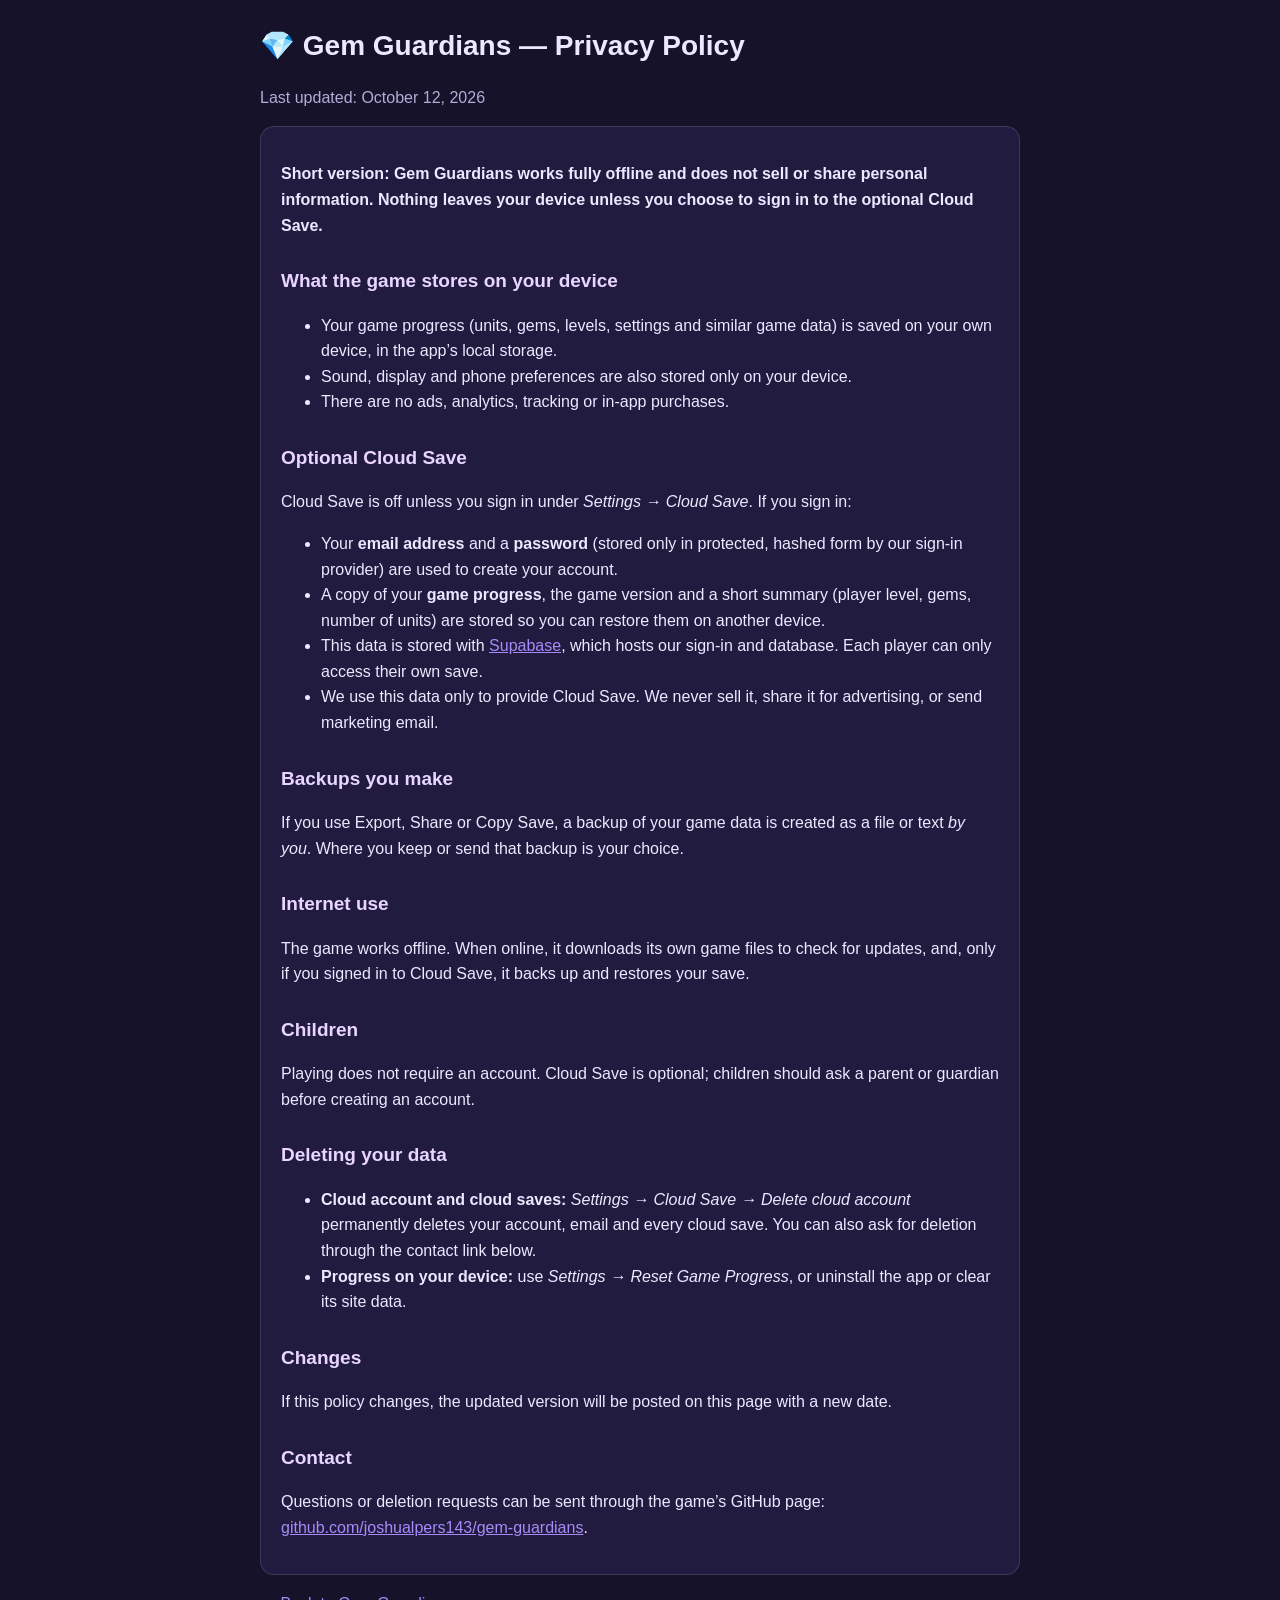
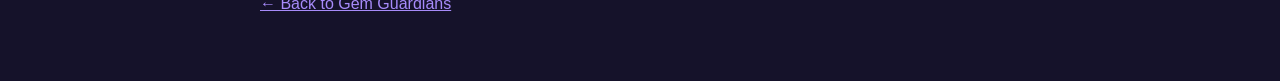
==== privacy.html @ 98955b53 "Apply game update GAME_VERSION='2026.10.11.22'" ====
<!doctype html>
<html lang="en">
<head>
<meta charset="utf-8">
<meta name="viewport" content="width=device-width,initial-scale=1">
<title>Gem Guardians — Privacy Policy</title>
<style>
:root{--bg:#15122a;--panel:#211c3f;--ink:#ece8ff;--mut:#b4acd6;--acc:#a78bfa}
body{margin:0;background:var(--bg);color:var(--ink);font:16px/1.6 "Trebuchet MS",Verdana,sans-serif}
main{max-width:760px;margin:0 auto;padding:24px 16px 48px}
h1{margin:0 0 4px;font-size:28px}h2{margin:28px 0 6px;font-size:19px;color:#e9d5ff}
.card{background:var(--panel);border:1px solid #ffffff1f;border-radius:14px;padding:18px 20px}
p,li{color:var(--ink)}small,.mut{color:var(--mut)}a{color:var(--acc)}
</style>
</head>
<body>
<main>
<h1>💎 Gem Guardians — Privacy Policy</h1>
<p class="mut">Last updated: October 12, 2026</p>
<div class="card">
<p><strong>Short version: Gem Guardians works fully offline and does not sell or share personal information. Nothing leaves your device unless you choose to sign in to the optional Cloud Save.</strong></p>
<h2>What the game stores on your device</h2>
<ul>
<li>Your game progress (units, gems, levels, settings and similar game data) is saved on your own device, in the app’s local storage.</li>
<li>Sound, display and phone preferences are also stored only on your device.</li>
<li>There are no ads, analytics, tracking or in-app purchases.</li>
</ul>
<h2>Optional Cloud Save</h2>
<p>Cloud Save is off unless you sign in under <em>Settings → Cloud Save</em>. If you sign in:</p>
<ul>
<li>Your <strong>email address</strong> and a <strong>password</strong> (stored only in protected, hashed form by our sign-in provider) are used to create your account.</li>
<li>A copy of your <strong>game progress</strong>, the game version and a short summary (player level, gems, number of units) are stored so you can restore them on another device.</li>
<li>This data is stored with <a href="https://supabase.com/privacy">Supabase</a>, which hosts our sign-in and database. Each player can only access their own save.</li>
<li>We use this data only to provide Cloud Save. We never sell it, share it for advertising, or send marketing email.</li>
</ul>
<h2>Backups you make</h2>
<p>If you use Export, Share or Copy Save, a backup of your game data is created as a file or text <em>by you</em>. Where you keep or send that backup is your choice.</p>
<h2>Internet use</h2>
<p>The game works offline. When online, it downloads its own game files to check for updates, and, only if you signed in to Cloud Save, it backs up and restores your save.</p>
<h2>Children</h2>
<p>Playing does not require an account. Cloud Save is optional; children should ask a parent or guardian before creating an account.</p>
<h2>Deleting your data</h2>
<ul>
<li><strong>Cloud account and cloud saves:</strong> <em>Settings → Cloud Save → Delete cloud account</em> permanently deletes your account, email and every cloud save. You can also ask for deletion through the contact link below.</li>
<li><strong>Progress on your device:</strong> use <em>Settings → Reset Game Progress</em>, or uninstall the app or clear its site data.</li>
</ul>
<h2>Changes</h2>
<p>If this policy changes, the updated version will be posted on this page with a new date.</p>
<h2>Contact</h2>
<p>Questions or deletion requests can be sent through the game’s GitHub page: <a href="https://github.com/joshualpers143/gem-guardians">github.com/joshualpers143/gem-guardians</a>.</p>
</div>
<p class="mut"><a href="./">← Back to Gem Guardians</a></p>
</main>
</body>
</html>
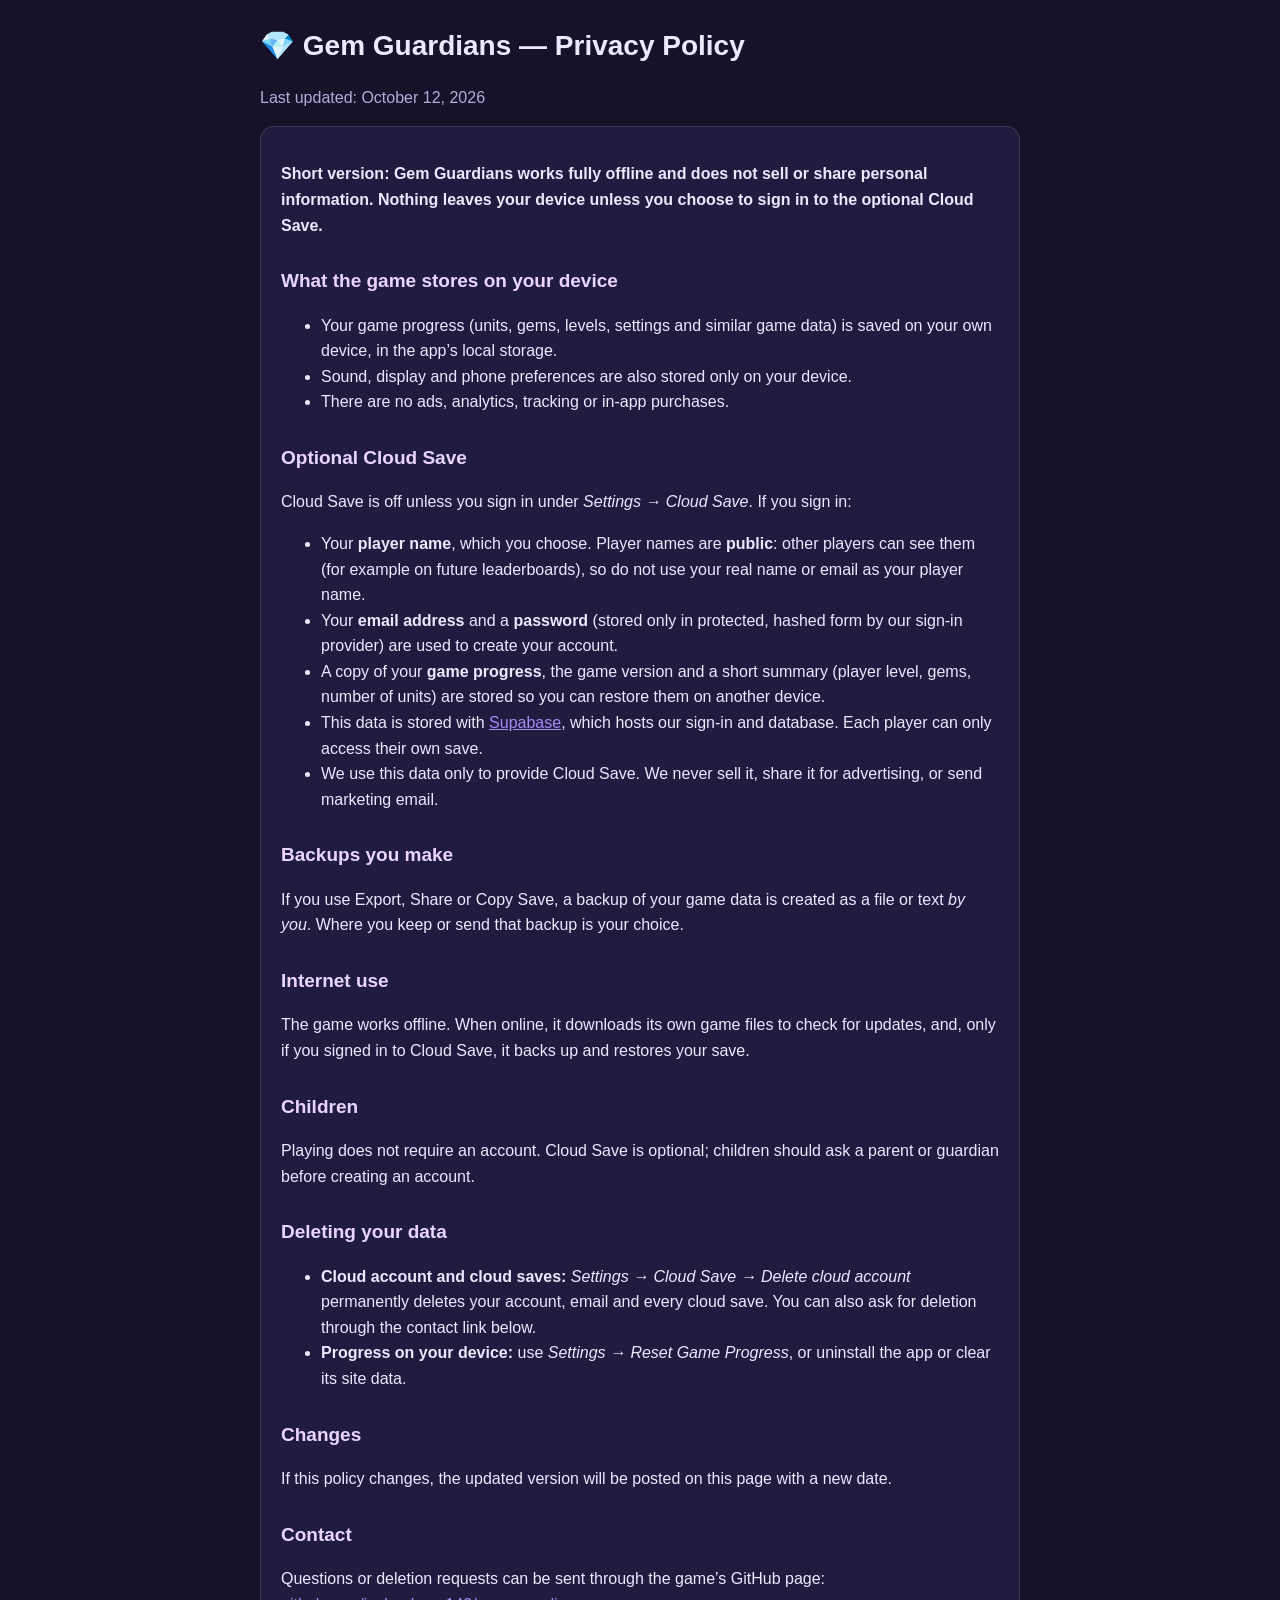
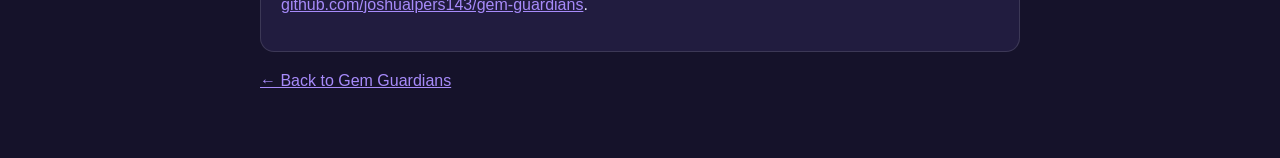
==== commit b6d42d86: "Apply game update GAME_VERSION='2026.10.11.23'" ====
--- a/privacy.html
+++ b/privacy.html
@@ -28,6 +28,7 @@
 <h2>Optional Cloud Save</h2>
 <p>Cloud Save is off unless you sign in under <em>Settings → Cloud Save</em>. If you sign in:</p>
 <ul>
+<li>Your <strong>player name</strong>, which you choose. Player names are <strong>public</strong>: other players can see them (for example on future leaderboards), so do not use your real name or email as your player name.</li>
 <li>Your <strong>email address</strong> and a <strong>password</strong> (stored only in protected, hashed form by our sign-in provider) are used to create your account.</li>
 <li>A copy of your <strong>game progress</strong>, the game version and a short summary (player level, gems, number of units) are stored so you can restore them on another device.</li>
 <li>This data is stored with <a href="https://supabase.com/privacy">Supabase</a>, which hosts our sign-in and database. Each player can only access their own save.</li>
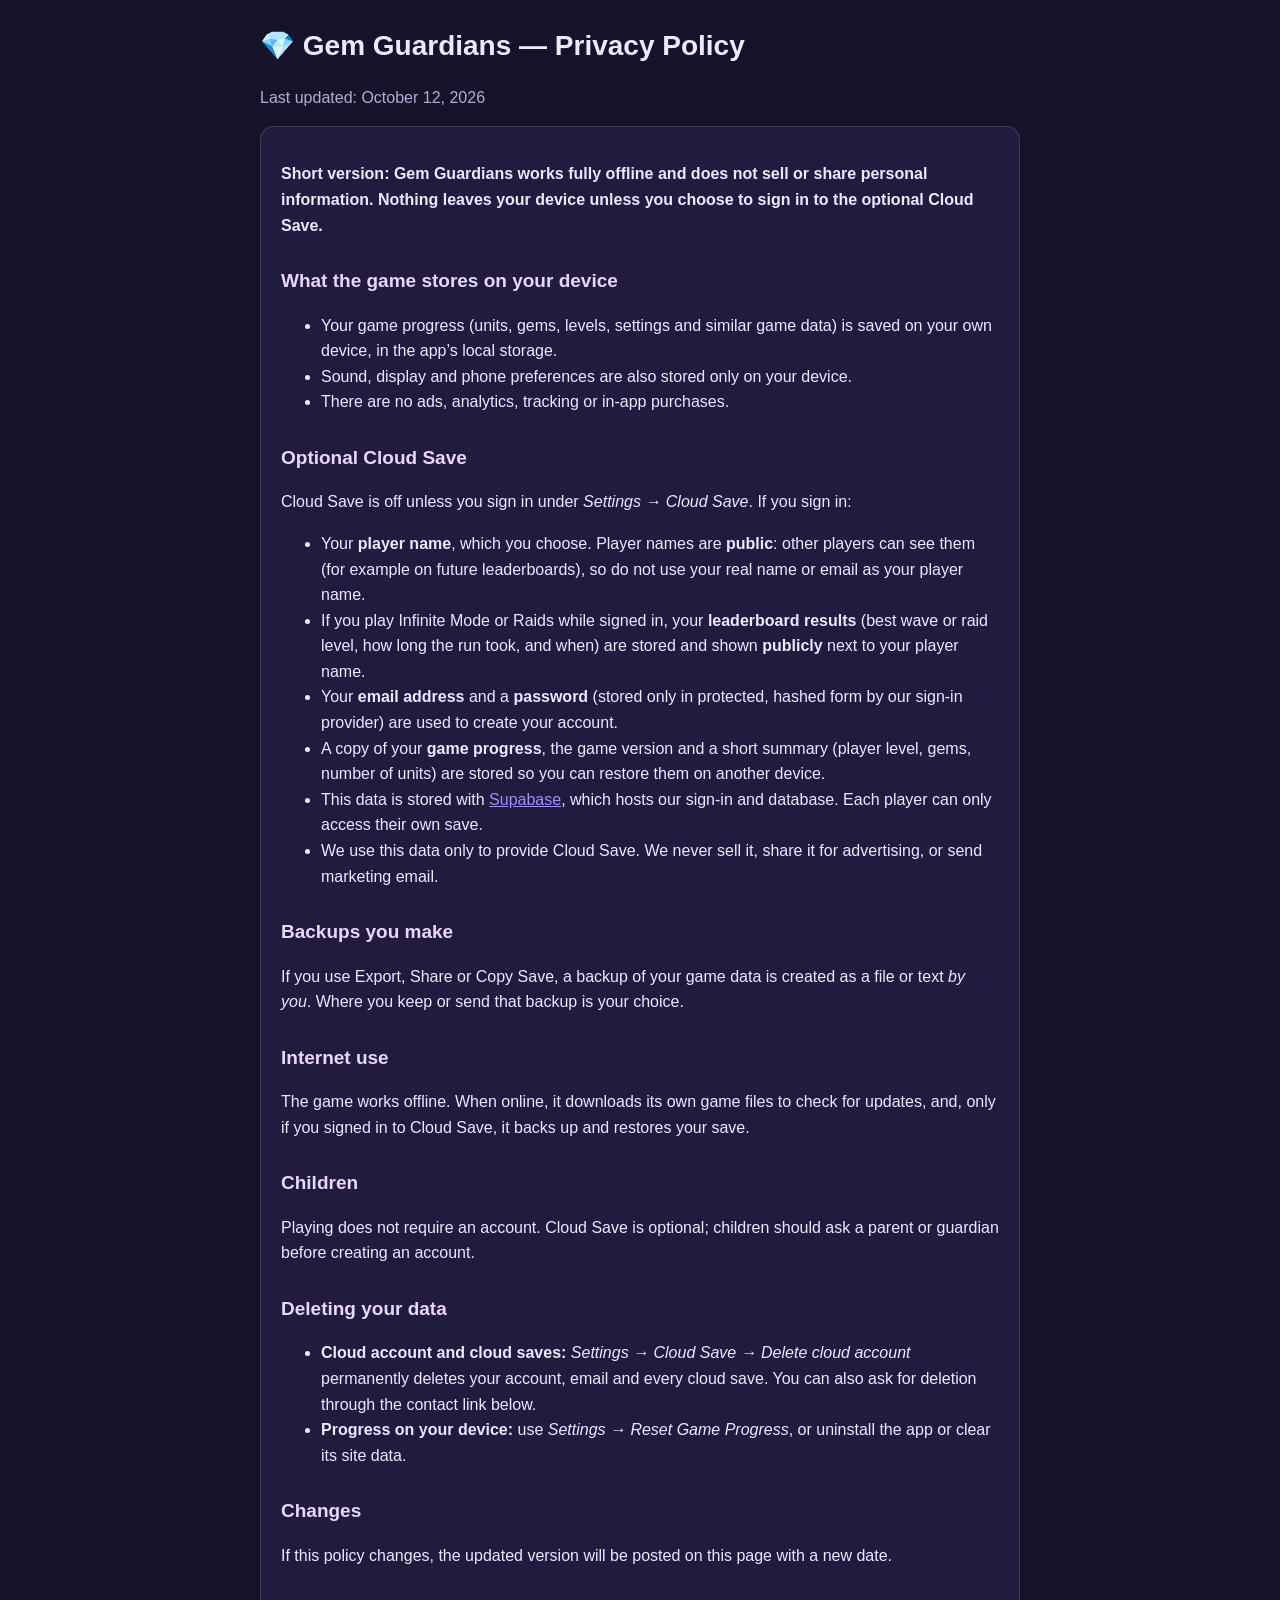
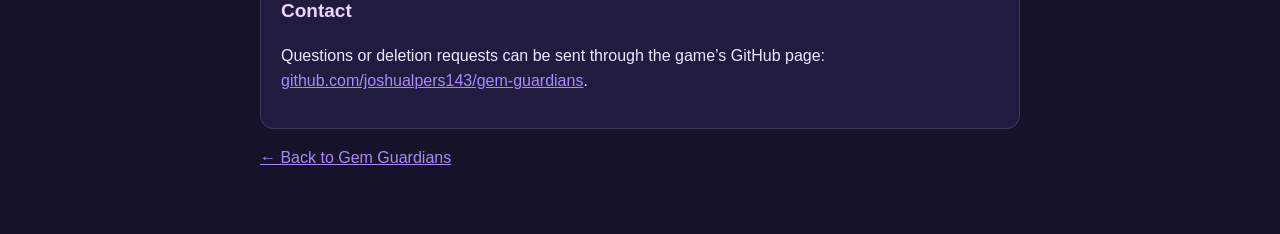
==== commit 1e148740: "Apply game update GAME_VERSION='2026.10.11.25'" ====
--- a/privacy.html
+++ b/privacy.html
@@ -29,6 +29,7 @@
 <p>Cloud Save is off unless you sign in under <em>Settings → Cloud Save</em>. If you sign in:</p>
 <ul>
 <li>Your <strong>player name</strong>, which you choose. Player names are <strong>public</strong>: other players can see them (for example on future leaderboards), so do not use your real name or email as your player name.</li>
+<li>If you play Infinite Mode or Raids while signed in, your <strong>leaderboard results</strong> (best wave or raid level, how long the run took, and when) are stored and shown <strong>publicly</strong> next to your player name.</li>
 <li>Your <strong>email address</strong> and a <strong>password</strong> (stored only in protected, hashed form by our sign-in provider) are used to create your account.</li>
 <li>A copy of your <strong>game progress</strong>, the game version and a short summary (player level, gems, number of units) are stored so you can restore them on another device.</li>
 <li>This data is stored with <a href="https://supabase.com/privacy">Supabase</a>, which hosts our sign-in and database. Each player can only access their own save.</li>
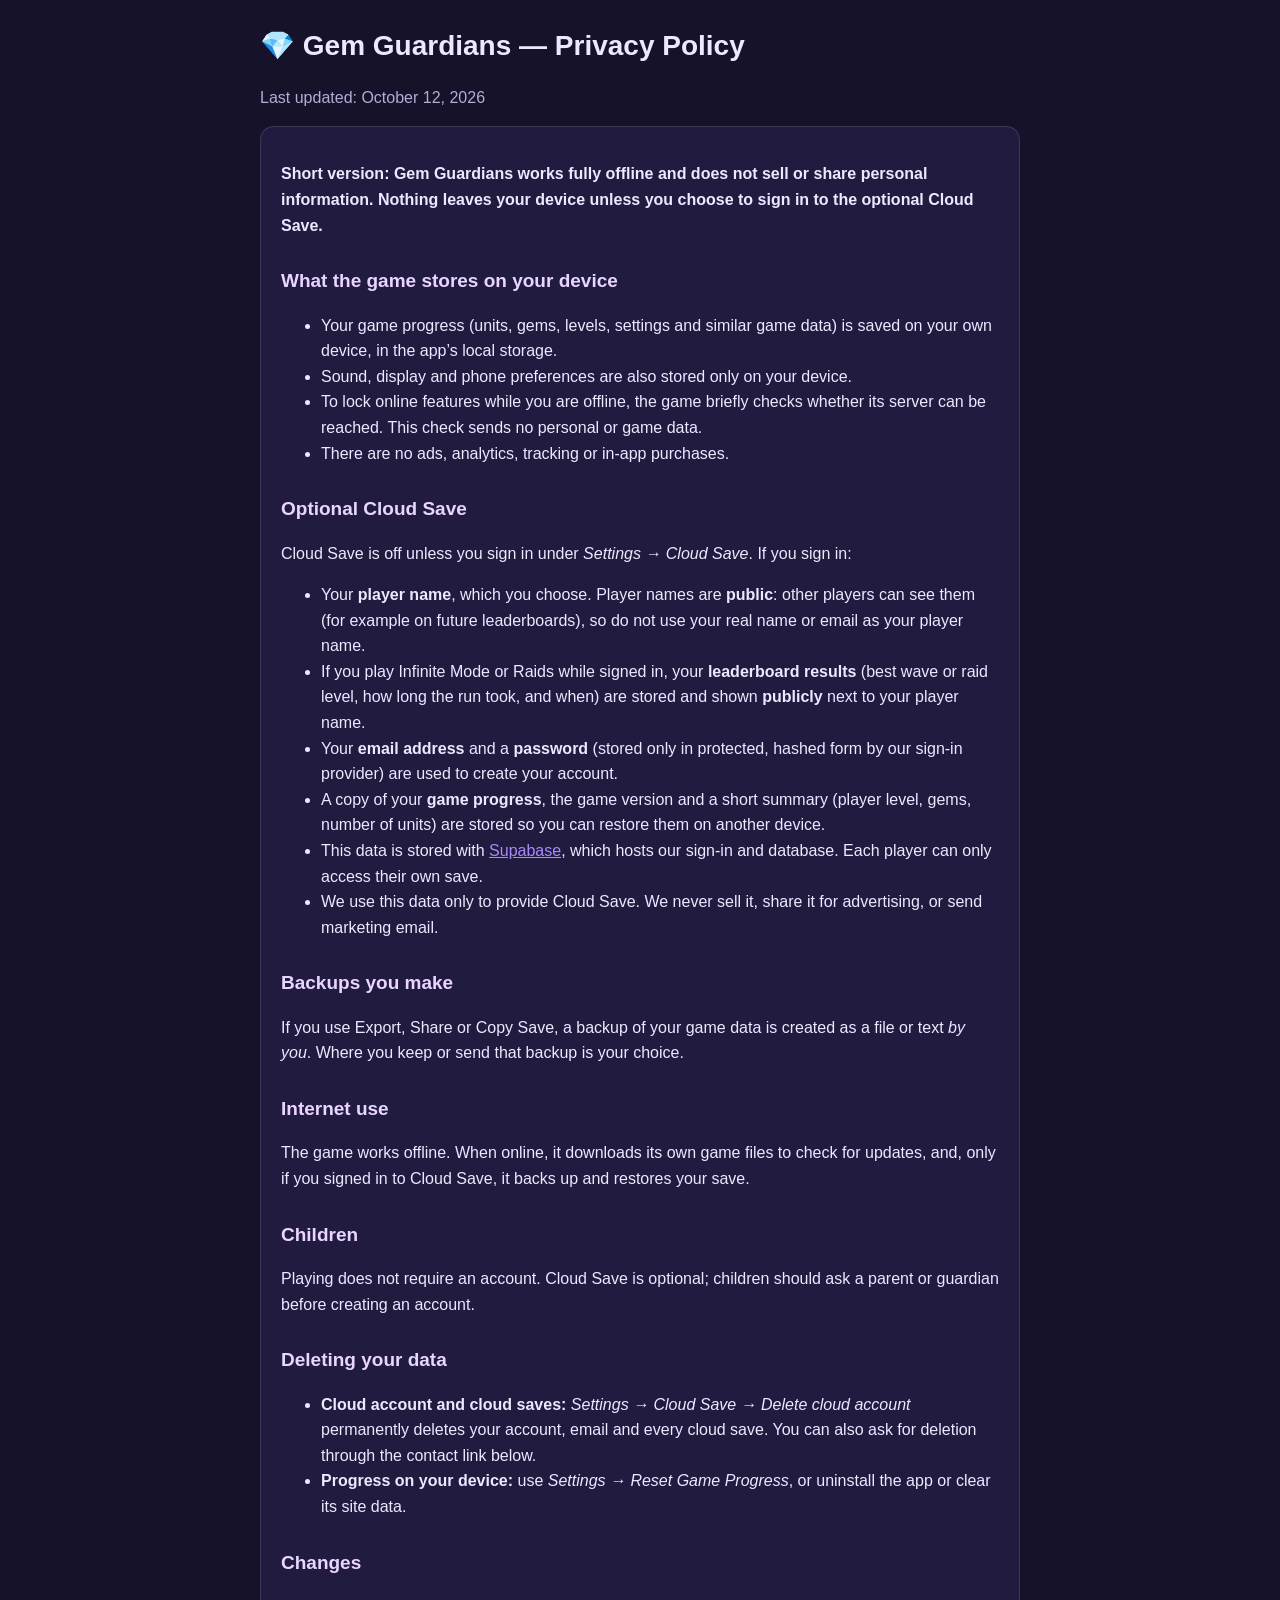
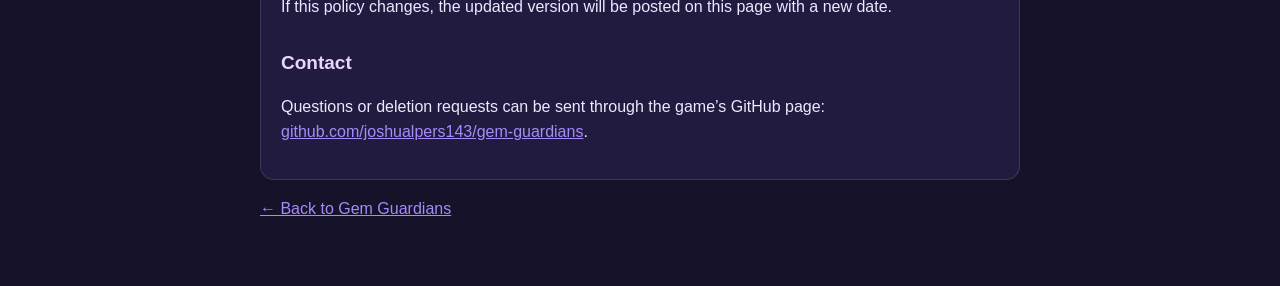
==== commit 2345a8d0: "Apply game update GAME_VERSION='2026.10.11.26'" ====
--- a/privacy.html
+++ b/privacy.html
@@ -23,6 +23,7 @@
 <ul>
 <li>Your game progress (units, gems, levels, settings and similar game data) is saved on your own device, in the app’s local storage.</li>
 <li>Sound, display and phone preferences are also stored only on your device.</li>
+<li>To lock online features while you are offline, the game briefly checks whether its server can be reached. This check sends no personal or game data.</li>
 <li>There are no ads, analytics, tracking or in-app purchases.</li>
 </ul>
 <h2>Optional Cloud Save</h2>
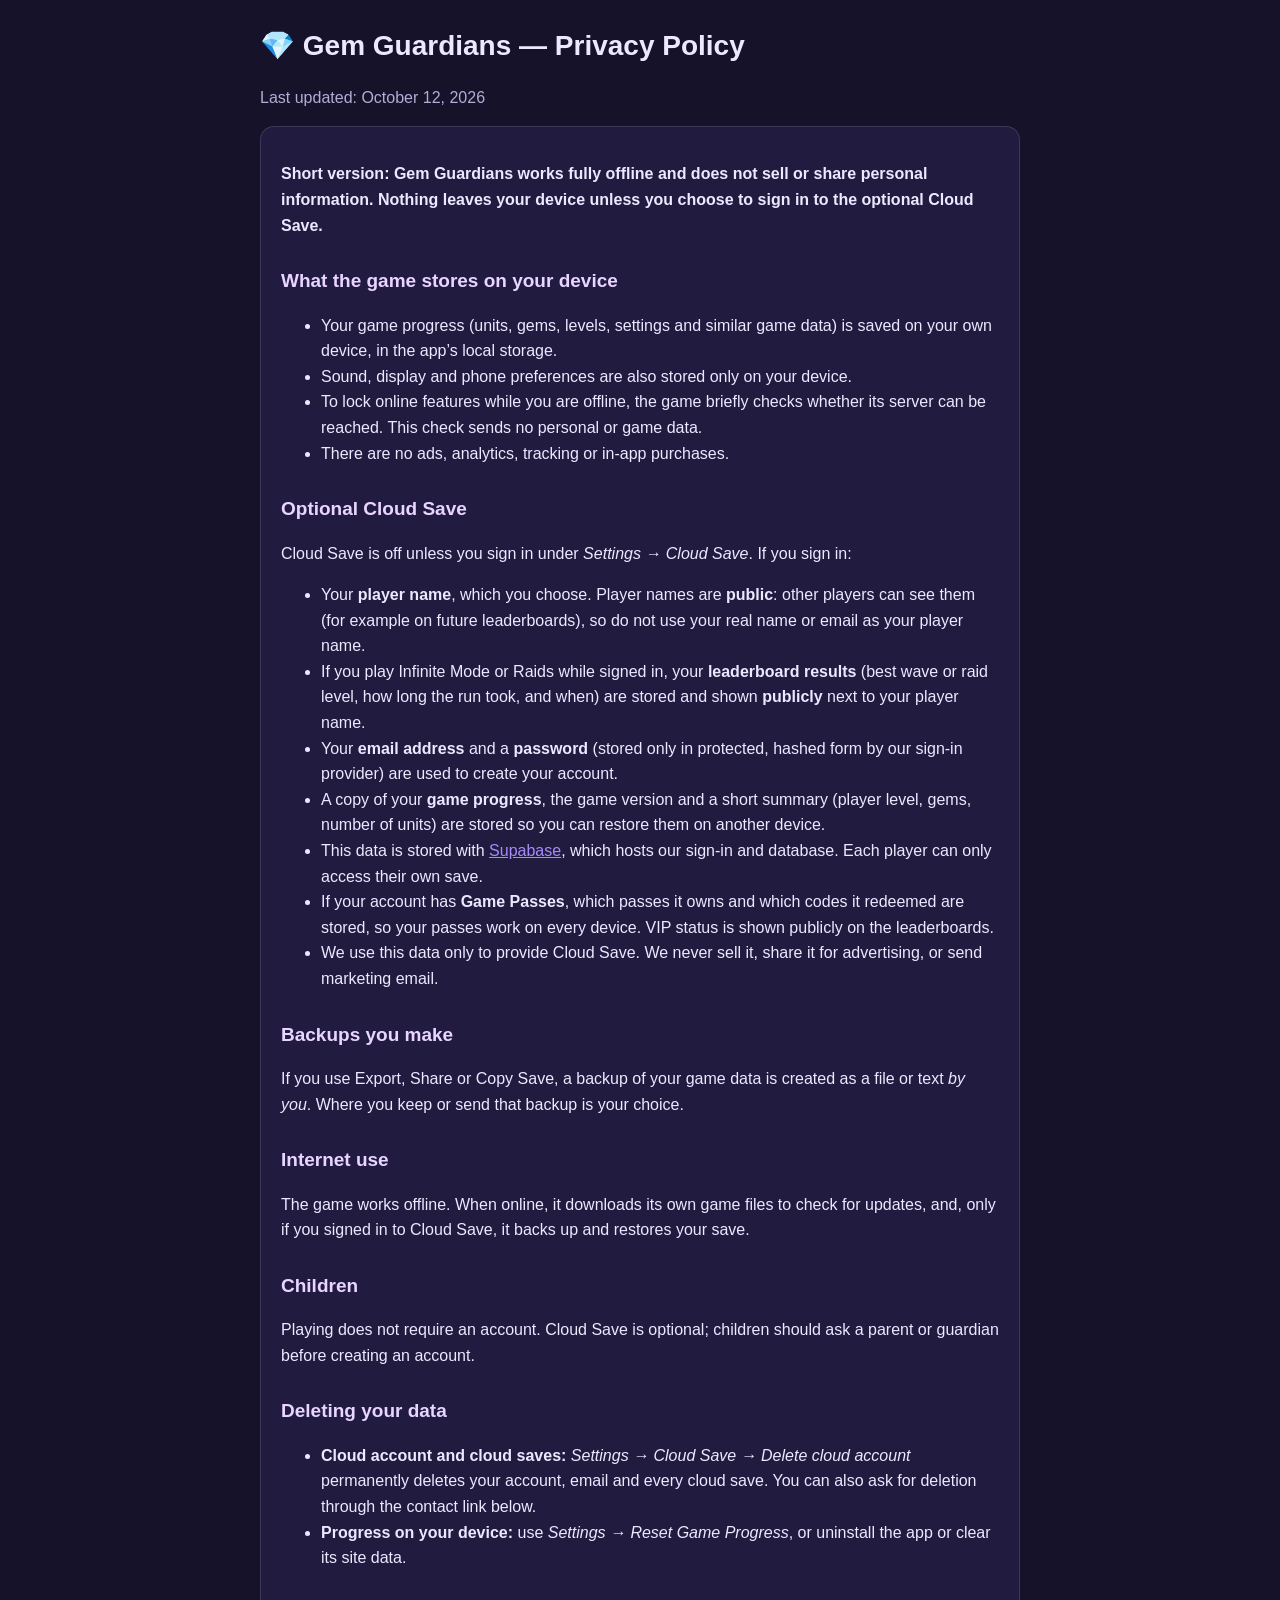
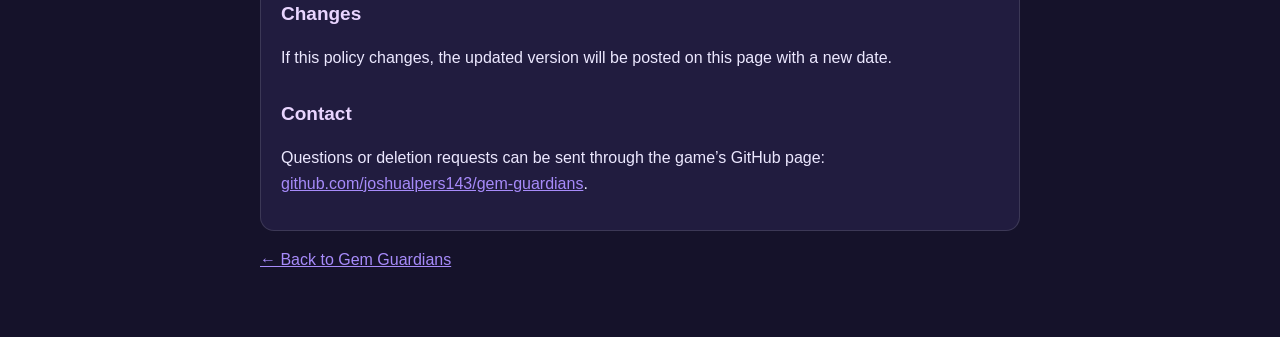
==== commit 76033ef8: "Apply game update GAME_VERSION='2026.10.11.27'" ====
--- a/privacy.html
+++ b/privacy.html
@@ -34,6 +34,7 @@
 <li>Your <strong>email address</strong> and a <strong>password</strong> (stored only in protected, hashed form by our sign-in provider) are used to create your account.</li>
 <li>A copy of your <strong>game progress</strong>, the game version and a short summary (player level, gems, number of units) are stored so you can restore them on another device.</li>
 <li>This data is stored with <a href="https://supabase.com/privacy">Supabase</a>, which hosts our sign-in and database. Each player can only access their own save.</li>
+<li>If your account has <strong>Game Passes</strong>, which passes it owns and which codes it redeemed are stored, so your passes work on every device. VIP status is shown publicly on the leaderboards.</li>
 <li>We use this data only to provide Cloud Save. We never sell it, share it for advertising, or send marketing email.</li>
 </ul>
 <h2>Backups you make</h2>
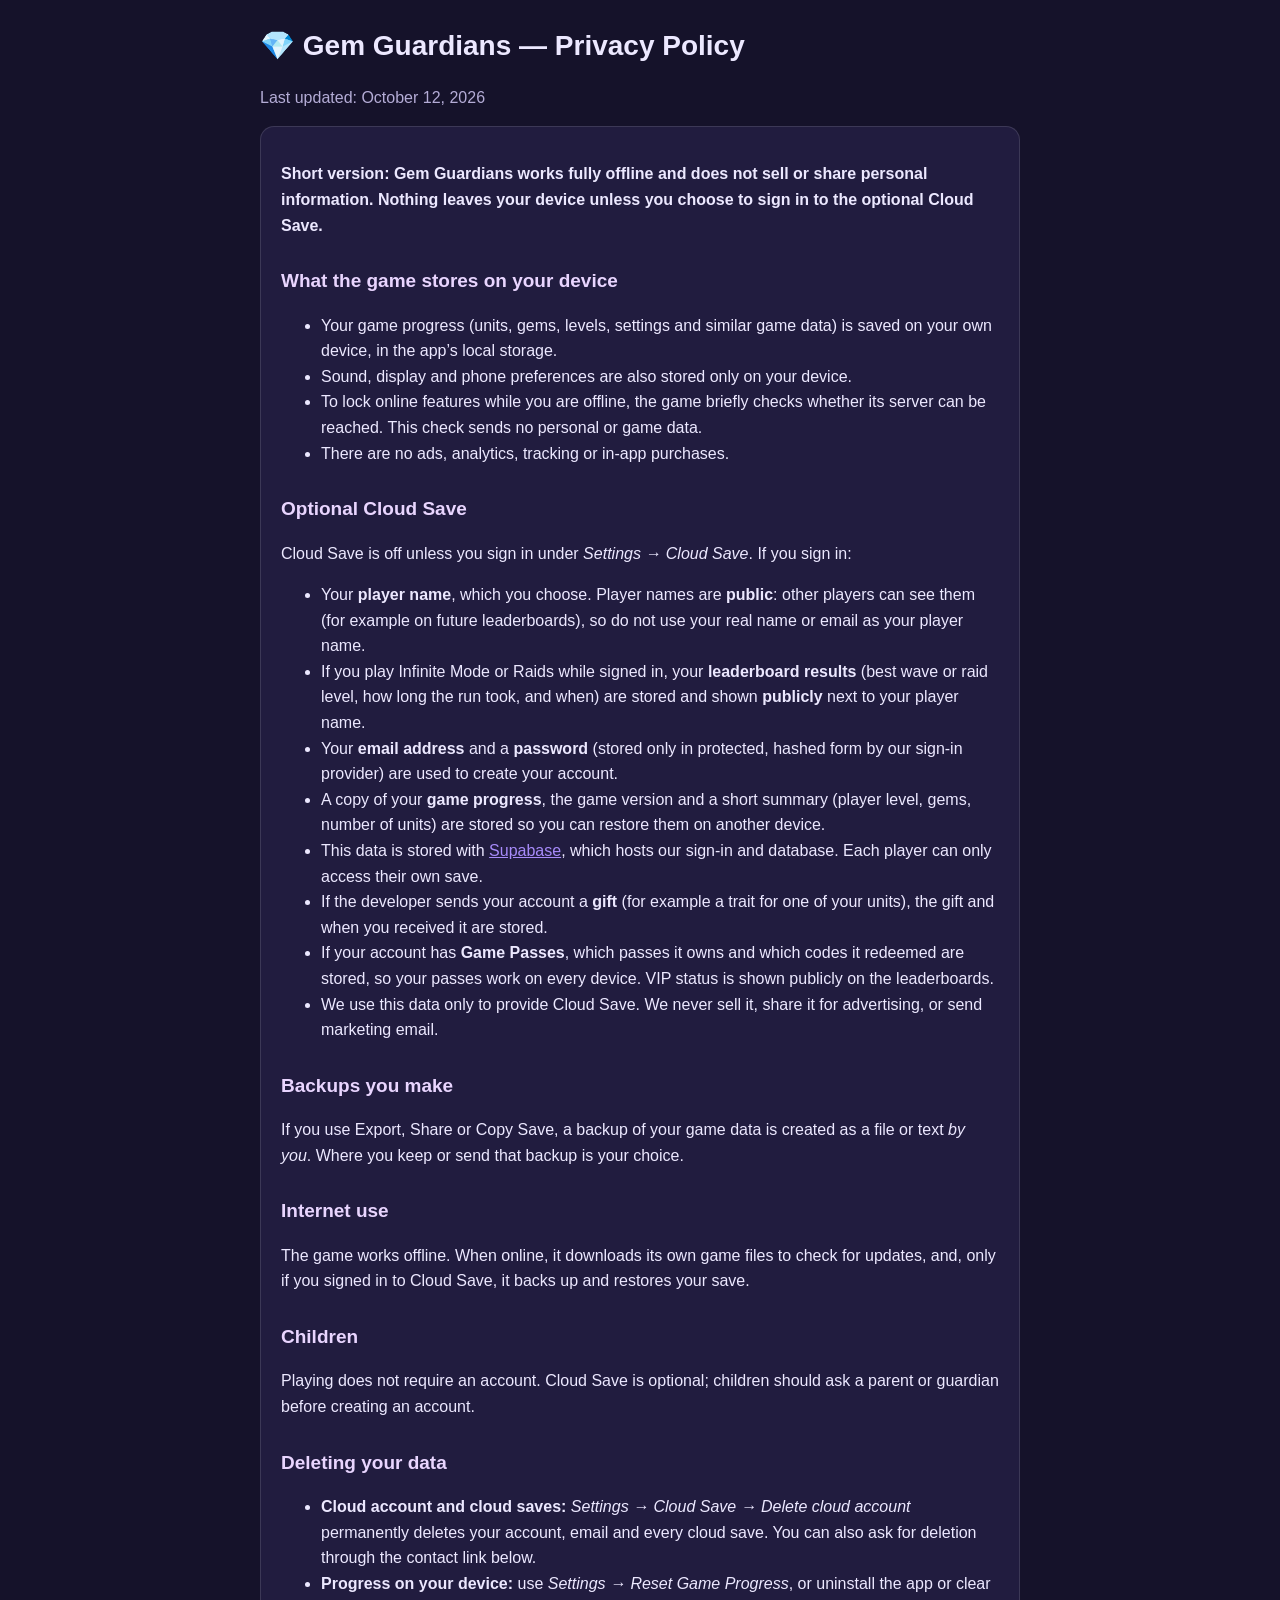
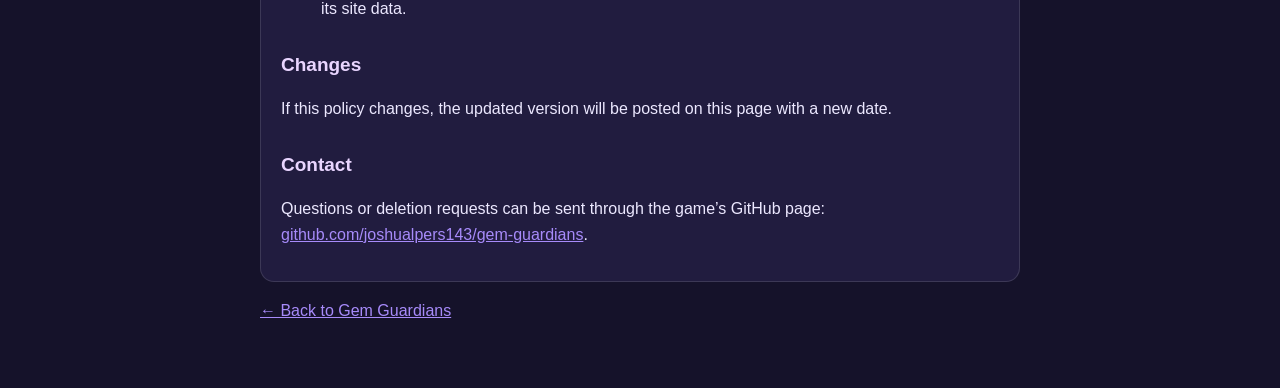
==== commit 0067378e: "Apply game update GAME_VERSION='2026.10.11.29'" ====
--- a/privacy.html
+++ b/privacy.html
@@ -34,6 +34,7 @@
 <li>Your <strong>email address</strong> and a <strong>password</strong> (stored only in protected, hashed form by our sign-in provider) are used to create your account.</li>
 <li>A copy of your <strong>game progress</strong>, the game version and a short summary (player level, gems, number of units) are stored so you can restore them on another device.</li>
 <li>This data is stored with <a href="https://supabase.com/privacy">Supabase</a>, which hosts our sign-in and database. Each player can only access their own save.</li>
+<li>If the developer sends your account a <strong>gift</strong> (for example a trait for one of your units), the gift and when you received it are stored.</li>
 <li>If your account has <strong>Game Passes</strong>, which passes it owns and which codes it redeemed are stored, so your passes work on every device. VIP status is shown publicly on the leaderboards.</li>
 <li>We use this data only to provide Cloud Save. We never sell it, share it for advertising, or send marketing email.</li>
 </ul>
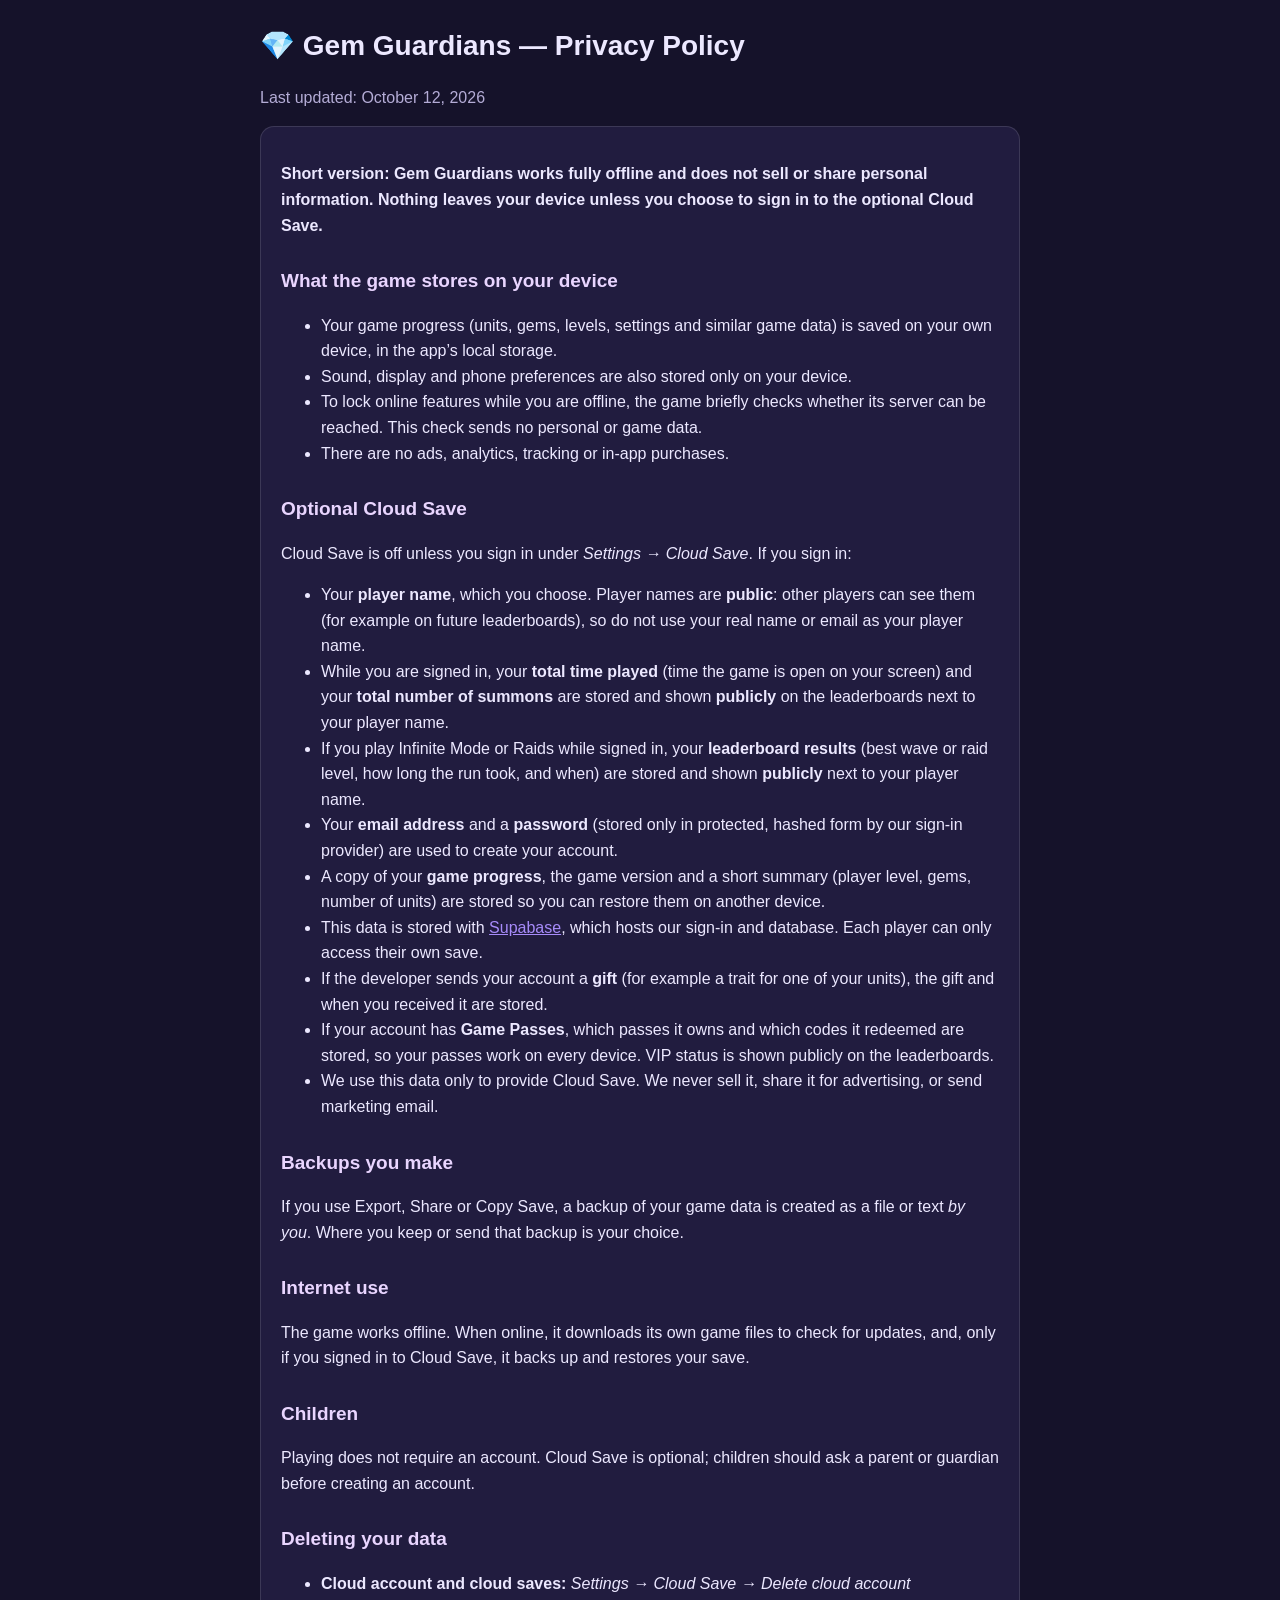
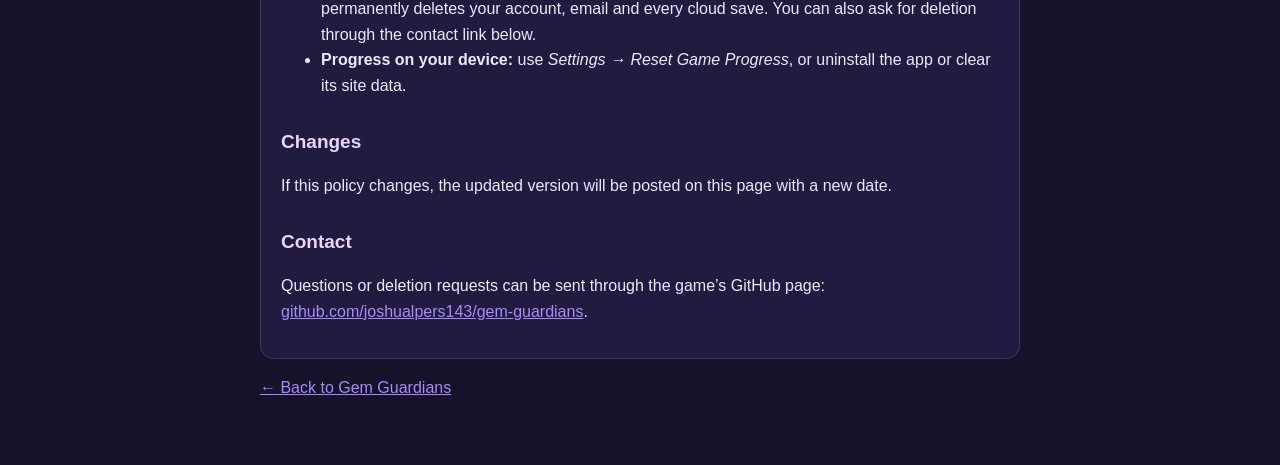
==== commit 247d3869: "Apply game update GAME_VERSION='2026.10.11.31'" ====
--- a/privacy.html
+++ b/privacy.html
@@ -30,6 +30,7 @@
 <p>Cloud Save is off unless you sign in under <em>Settings → Cloud Save</em>. If you sign in:</p>
 <ul>
 <li>Your <strong>player name</strong>, which you choose. Player names are <strong>public</strong>: other players can see them (for example on future leaderboards), so do not use your real name or email as your player name.</li>
+<li>While you are signed in, your <strong>total time played</strong> (time the game is open on your screen) and your <strong>total number of summons</strong> are stored and shown <strong>publicly</strong> on the leaderboards next to your player name.</li>
 <li>If you play Infinite Mode or Raids while signed in, your <strong>leaderboard results</strong> (best wave or raid level, how long the run took, and when) are stored and shown <strong>publicly</strong> next to your player name.</li>
 <li>Your <strong>email address</strong> and a <strong>password</strong> (stored only in protected, hashed form by our sign-in provider) are used to create your account.</li>
 <li>A copy of your <strong>game progress</strong>, the game version and a short summary (player level, gems, number of units) are stored so you can restore them on another device.</li>
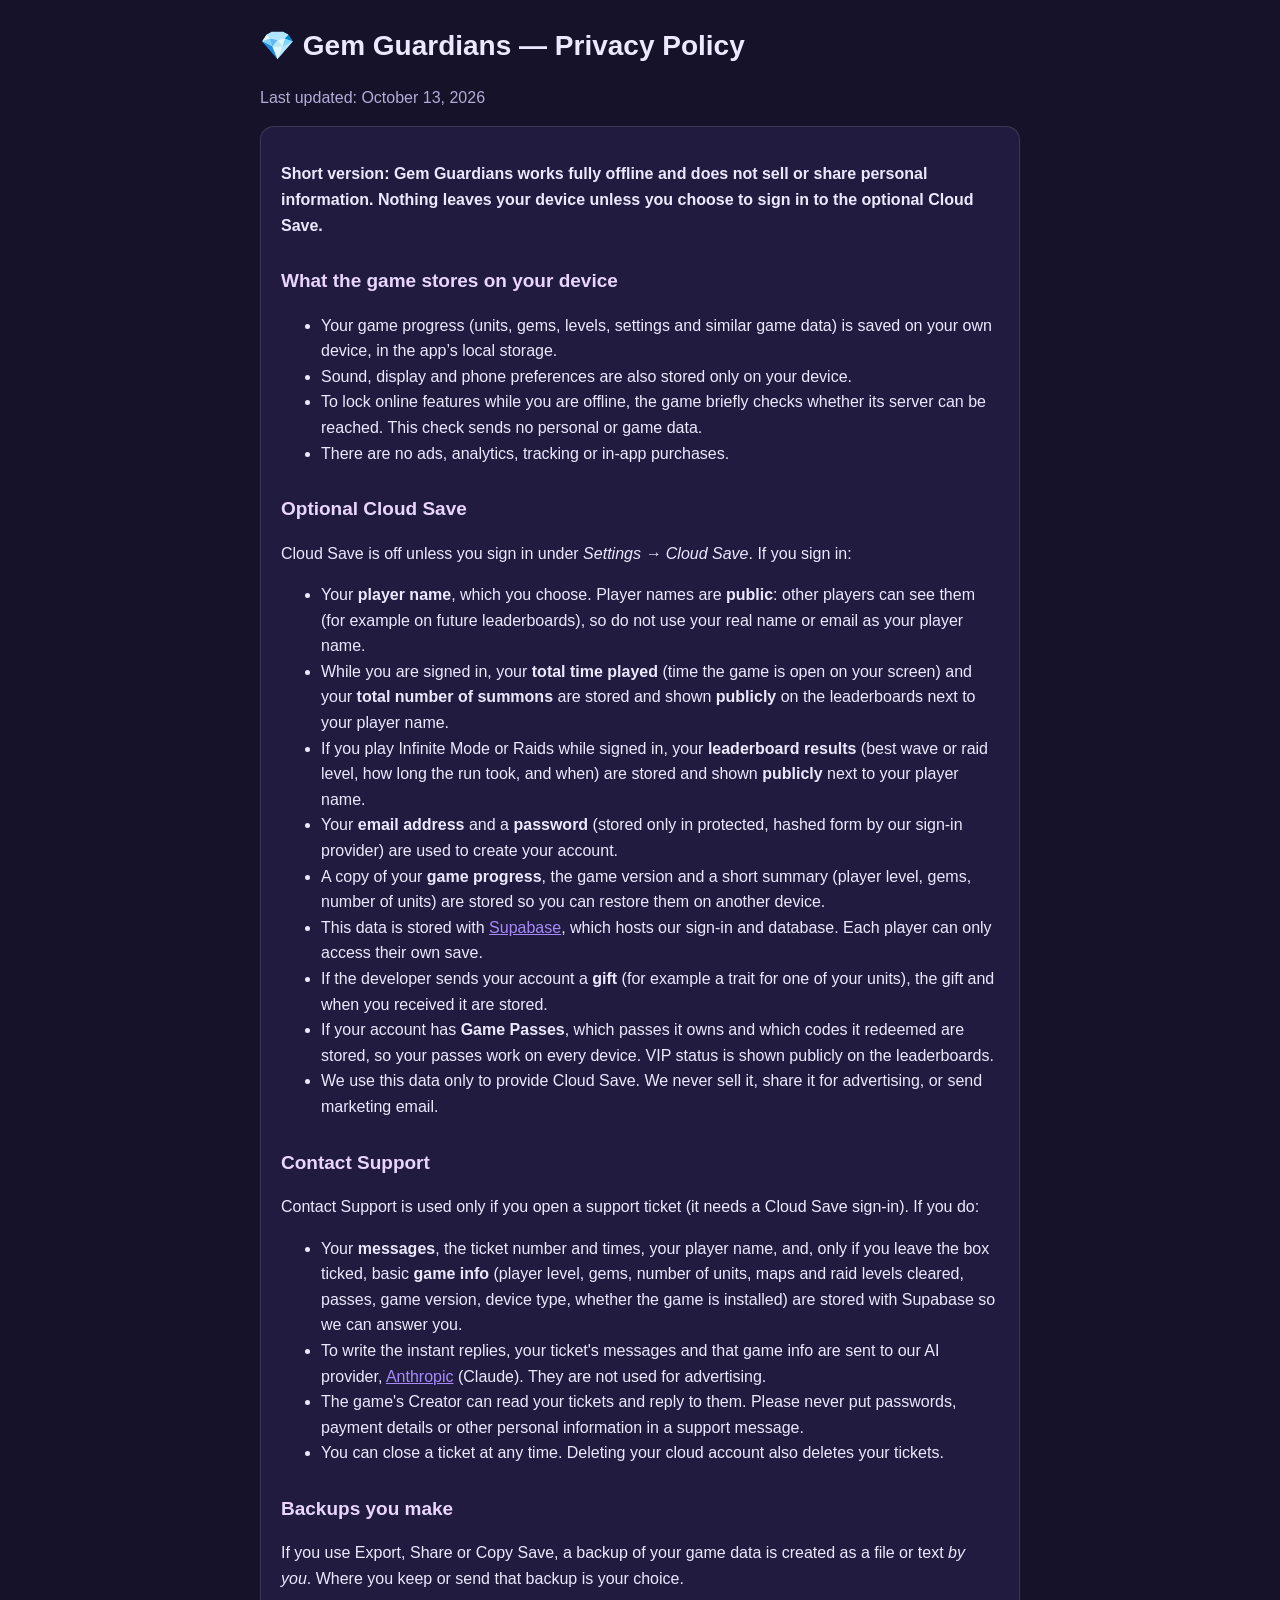
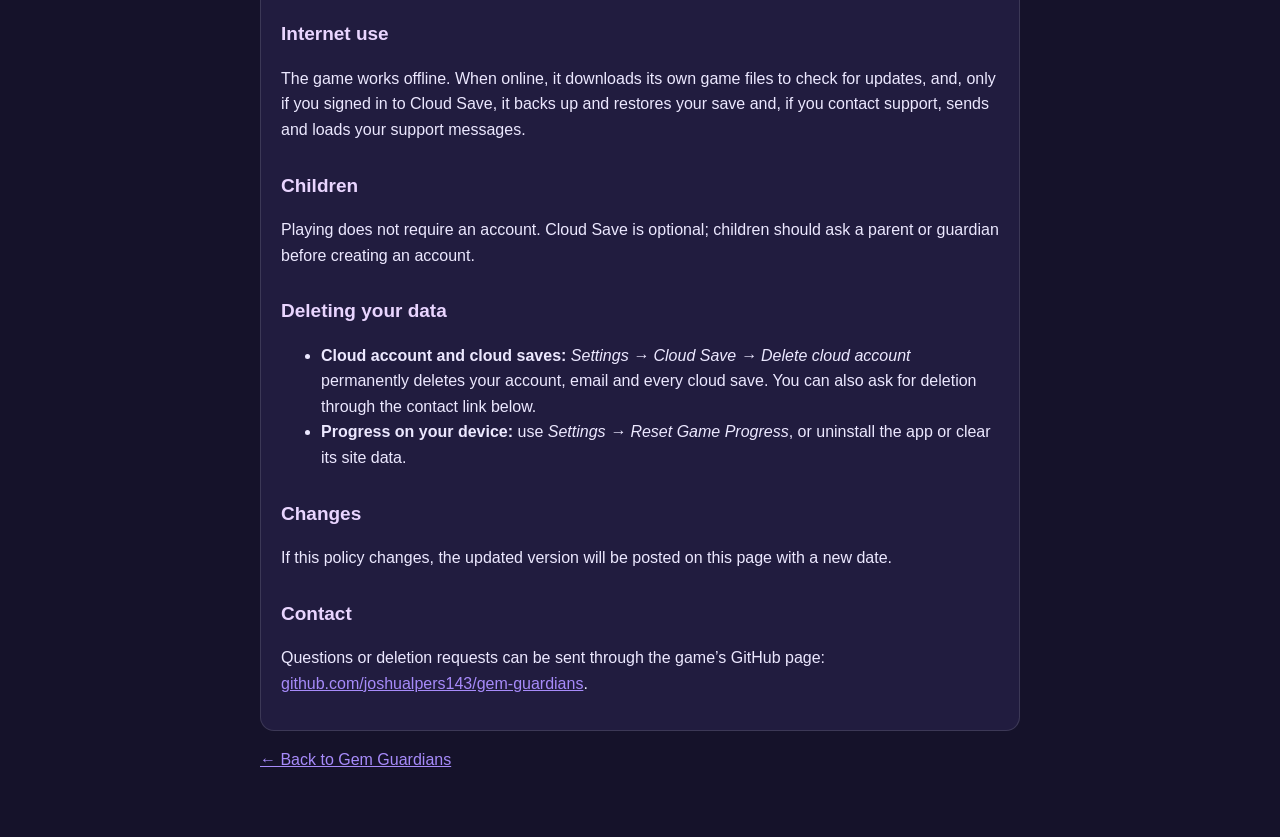
==== commit b4e7d7d4: "Apply game update GAME_VERSION='2026.10.11.33'" ====
--- a/privacy.html
+++ b/privacy.html
@@ -16,7 +16,7 @@
 <body>
 <main>
 <h1>💎 Gem Guardians — Privacy Policy</h1>
-<p class="mut">Last updated: October 12, 2026</p>
+<p class="mut">Last updated: October 13, 2026</p>
 <div class="card">
 <p><strong>Short version: Gem Guardians works fully offline and does not sell or share personal information. Nothing leaves your device unless you choose to sign in to the optional Cloud Save.</strong></p>
 <h2>What the game stores on your device</h2>
@@ -39,10 +39,18 @@
 <li>If your account has <strong>Game Passes</strong>, which passes it owns and which codes it redeemed are stored, so your passes work on every device. VIP status is shown publicly on the leaderboards.</li>
 <li>We use this data only to provide Cloud Save. We never sell it, share it for advertising, or send marketing email.</li>
 </ul>
+<h2>Contact Support</h2>
+<p>Contact Support is used only if you open a support ticket (it needs a Cloud Save sign-in). If you do:</p>
+<ul>
+<li>Your <strong>messages</strong>, the ticket number and times, your player name, and, only if you leave the box ticked, basic <strong>game info</strong> (player level, gems, number of units, maps and raid levels cleared, passes, game version, device type, whether the game is installed) are stored with Supabase so we can answer you.</li>
+<li>To write the instant replies, your ticket's messages and that game info are sent to our AI provider, <a href="https://www.anthropic.com/legal/privacy">Anthropic</a> (Claude). They are not used for advertising.</li>
+<li>The game's Creator can read your tickets and reply to them. Please never put passwords, payment details or other personal information in a support message.</li>
+<li>You can close a ticket at any time. Deleting your cloud account also deletes your tickets.</li>
+</ul>
 <h2>Backups you make</h2>
 <p>If you use Export, Share or Copy Save, a backup of your game data is created as a file or text <em>by you</em>. Where you keep or send that backup is your choice.</p>
 <h2>Internet use</h2>
-<p>The game works offline. When online, it downloads its own game files to check for updates, and, only if you signed in to Cloud Save, it backs up and restores your save.</p>
+<p>The game works offline. When online, it downloads its own game files to check for updates, and, only if you signed in to Cloud Save, it backs up and restores your save and, if you contact support, sends and loads your support messages.</p>
 <h2>Children</h2>
 <p>Playing does not require an account. Cloud Save is optional; children should ask a parent or guardian before creating an account.</p>
 <h2>Deleting your data</h2>
